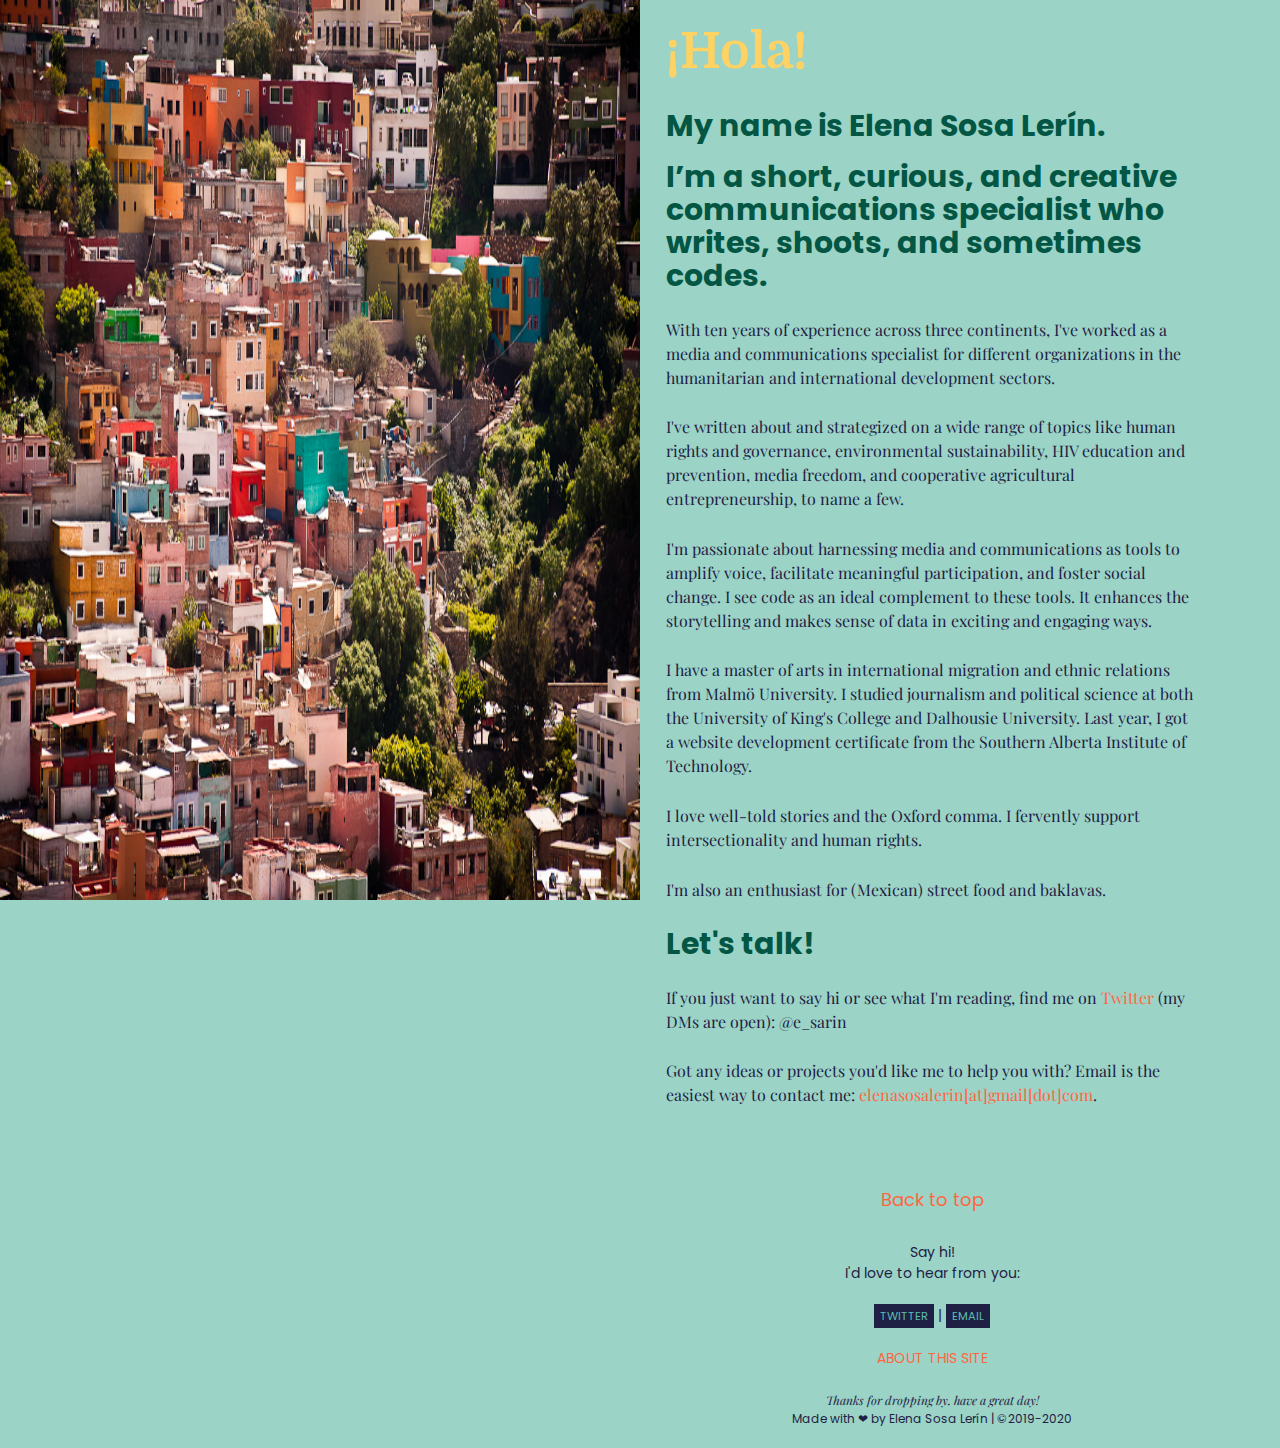
==== index.html @ 65d52e3e "fixed a couple of typos" ====
<!DOCTYPE html>
<html lang="en">
  <head>
    <title>Elena Sosa Lerín - International Communications Specialist</title>
    <meta charset="utf-8" />
    <meta
      name="viewport"
      content="width=device-width, initial-scale=1.0, shrink-to-fit=no"
    />
    <meta http-equiv="X-UA-Compatible" content="IE=edge,chrome=1" />

    <meta
      name="description"
      content="Elena Sosa Lerín is a short, curious, and creative international communications specialist who writes, shoots and codes."
    />
    <meta
      name="keywords"
      content="elena, sosa, lerin, elena sosa lerin,
    communications, digital communications, writing, editing, websites, content,
    content creating, public information"
    />

    <meta name="robots" content="index, follow" />
    <link
      rel="apple-touch-icon"
      sizes="180x180"
      href="assets/apple-touch-icon.png"
    />
    <link
      rel="icon"
      type="image/png"
      sizes="32x32"
      href="assets/favicon-32x32.png"
    />
    <link
      rel="icon"
      type="image/png"
      sizes="16x16"
      href="assets/favicon-16x16.png"
    />
    <link rel="manifest" href="assets/site.webmanifest" />

    <link
      rel="stylesheet"
      href="https://use.fontawesome.com/releases/v5.8.1/css/all.css"
      integrity="sha384-50oBUHEmvpQ+1lW4y57PTFmhCaXp0ML5d60M1M7uH2+nqUivzIebhndOJK28anvf"
      crossorigin="anonymous"
    />

    <link href=
    https://cdnjs.cloudflare.com/ajax/libs/normalize/8.0.1/normalize.css>
    <link
      href="https://fonts.googleapis.com/css?family=Domine|Poppins|Playfair+Display&display=swap"
      rel="stylesheet"
    />
    <link rel="stylesheet" href="styles.css" />
    <title>Elena Sosa Lerín | Comms Specialist</title>
  </head>

  <body>
    <!-- Left side image -->
    <section>
      <div class="imagesection">
        <img id="fullimage" />
        <!-- buttons -->
        <!-- <div class="buttons">
          <button id="backButton"><i class="fas fa-chevron-left"></i></button>
          <button id="nextButton"><i class="fas fa-chevron-right"></i></button>
        </div> -->
      </div>

      <!-- Right side text -->

      <div class="text">
        <h2>¡Hola!</h2>

        <h3>
          My name is Elena Sosa Lerín.
        </h3>

        <h3>
          I’m a short, curious, and creative communications specialist who
          writes, shoots, and sometimes codes.
        </h3>

        <p>
          With ten years of experience across three continents, I've worked as a
          media and communications specialist for different organizations in the
          humanitarian and international development sectors.
        </p>

        <p>
          I've written about and strategized on a wide range of topics like
          human rights and governance, environmental sustainability, HIV
          education and prevention, media freedom, and cooperative agricultural
          entrepreneurship, to name a few.
        </p>

        <p>
          I'm passionate about harnessing media and communications as tools to
          amplify voice, facilitate meaningful participation, and foster social
          change. I see code as an ideal complement to these tools. It enhances
          the storytelling and makes sense of data in exciting and engaging
          ways.
        </p>

        <p>
          I have a master of arts in international migration and ethnic
          relations from Malmö University. I studied journalism and political
          science at both the University of King's College and Dalhousie
          University. Last year, I got a website development certificate from
          the Southern Alberta Institute of Technology.
        </p>

        <p>
          I love well-told stories and the Oxford comma. I fervently support
          intersectionality and human rights.
        </p>

        <p>I'm also an enthusiast for (Mexican) street food and baklavas.</p>

        <h3>Let's talk!</h3>
        <p>
          If you just want to say hi or see what I'm reading, find me on
          <a href="https://twitter.com/e_sarin" target="_blank">Twitter </a> (my
          DMs are open): @e_sarin
        </p>
        <p>
          Got any ideas or projects you'd like me to help you with? Email is the
          easiest way to contact me:
          <a
            href="mailto:elenasosalerin@gmail.com?subject=Hey%20there,%20Elena!"
            target="blank"
            >elenasosalerin[at]gmail[dot]com</a
          >.
        </p>
        <br />

        <!-- Footer -->

        <!-- Back to top button -->
        <p class="footer-info" id="back-to-top">
          <a href="#">Back to top <i class="fas fa-chevron-up"></i></a>
        </p>
        <!-- Twitter and email info -->
        <p class="footer-info" id="get-in-touch">
          Say hi!<br />
          I'd love to hear from you:<br />
          <br />
          <a href="https://twitter.com/e_sarin" target="_blank"
            ><i class="fab fa-twitter"></i> Twitter</a
          >
          |
          <a
            href="mailto:elenasosalerin@gmail.com?subject=Hey%20there,%20Elena!"
            target="blank"
            ><i class="fas fa-envelope"></i> Email</a
          >
        </p>
        <!-- About this site info -->
        <p class="footer-info" id="about-site">
          <a href="about-site.html">About this Site</a>
        </p>

        <!-- Copyright info -->
        <p class="footer-info" id="copyright">
          <span>Thanks for dropping by, have a great day!</span><br />
          Made with &#10084; by Elena Sosa Lerín | &copy;2019-2020
        </p>
      </div>
    </section>

    <script src="script.js"></script>
    <!-- Default Statcounter code for My personal website
https://esarin.design/ 
    <script type="text/javascript">
      var sc_project = 12026787;
      var sc_invisible = 1;
      var sc_security = "6c1b1b51";
    </script>
    <script
      type="text/javascript"
      src="https://www.statcounter.com/counter/counter.js"
      async
    ></script> -->
  </body>
</html>
---- styles.css ----
/* * * * * * * * * * * * * * * * * * * * *
General
* * * * * * * * * * * * * * * * * * * * */
* {
  box-sizing: border-box;
}

body {
  font-family: "Playfair Display", serif;
  font-size: 1em;
  color: #1e2144;
  background-color: rgba(4, 144, 113, 0.4);
  line-height: 1.5;
  margin: 0;
}

/* * * * * * * * * * * * * * * * * * * * *
Sections' Details 
* * * * * * * * * * * * * * * * * * * * */

section {
  display: flex;
  flex-direction: row;
}

section:nth-child(even) {
  flex-direction: row-reverse;
}

section div {
  width: 50%;
}

/* * * * * * * * * * * * * * * * * * * * *
Text Section Details 
* * * * * * * * * * * * * * * * * * * * */

/* GENERAL LINKS STYLING */

a {
  color: #ff6640;
  text-decoration: none;
  background-image: linear-gradient(currentColor, currentColor);
  background-position: 0% 100%;
  background-repeat: no-repeat;
  background-size: 0% 4px;
  transition: background-size cubic-bezier(0, 0.5, 0, 1) 0.8s;
}

a:hover,
a:focus {
  color: #fed364;
  text-decoration: none;
  background-size: 100% 4px;
}

ul {
  list-style-type: none;
}
section div.text {
  padding: 24px 82px 0 26px;
}

/* HEADERS */

h2 {
  font-family: "Domine", serif;
  font-size: 3.125em;
  line-height: 1.1;
  margin: 0 0 0.6em 0;
}

h3 {
  font-family: "Poppins";
  font-size: 1.875em;
  line-height: 1.1;
  margin: 0 0 0.6em 0;
}

h2 span {
  color: #fed364;
  cursor: cell;
  transition: color 3s;
  transition-delay: 5s;
}

h2 span:hover {
  transition: color 0s;
}

h2 span:nth-child(1n):hover {
  color: #049071;
}

h2 span:nth-child(2n):hover {
  color: #1e2144;
}

h2 span:nth-child(3n):hover {
  color: #ff6640;
}

h3 span {
  color: #025643;
  cursor: cell;
  transition: color 3s;
  transition-delay: 5s;
}

h3 span:hover {
  transition: color 0s;
}

h3 span:nth-child(1n):hover {
  color: #44c0c9;
}

h3 span:nth-child(2n):hover {
  color: #ff6640;
}

h3 span:nth-child(3n):hover {
  color: #1e2144;
}

h3 span:nth-child(4n):hover {
  color: #fed364;
}

h3 span:nth-child(5n):hover {
  color: #5dbdb1;
}

/* PARAGRAPHS */

p {
  margin: 1.6em 0 1.6em 0;
}

#places span {
  color: #fed364;
  font-weight: 900;
}

/* FOOTER  */

.footer-info {
  font-family: "Poppins";
  font-size: 0.875em;
  text-align: center;
}

#about-site a {
  text-transform: uppercase;
}

/* COLOR for SOCIAL MEDIA LINKS */

#get-in-touch a {
  font-size: 0.813em;
  text-transform: uppercase;
  text-decoration: none;
  color: #5dbdb1;
  background-color: #1e2144;
  padding: 4px 6px;
  transition: background-size 0.2s;
}

#get-in-touch a:hover {
  text-decoration: none;
  background-color: #fed364;
}

#back-to-top {
  font-size: 1.125em;
}

#copyright {
  font-size: 0.75em;
}

#copyright span {
  font-style: italic;
  font-family: "Playfair Display", serif;
}

/* * * * * * * * * * * * * * * * * * * * *
Image Section Details 
* * * * * * * * * * * * * * * * * * * * */

section div.imagesection {
  height: 100vh;
  position: sticky;
  position: -webkit-sticky;
  top: 0;
}

#fullimage {
  width: 100%;
  height: 100vh;
  background-size: cover;
  background-position: center;
}

/* image on about page */
#fullimage-2 {
  width: 100%;
  height: 100vh;
  background-image: url(assets/about-site.jpg);
  background-size: cover;
  background-position: center;
}

/* * * * * * * * * * * * * * * * * * * * *
Responsiveness
* * * * * * * * * * * * * * * * * * * * */

@media (min-width: 320px) and (max-width: 800px) {
  body {
    font-size: 1.375em;
  }

  h2 {
    font-size: 2.25em;
  }

  h3 {
    font-size: 1.75em;
  }

  section {
    display: block;
  }

  section div {
    width: 100%;
  }

  section div.text {
    padding: 18px 28px;
  }

  .buttons {
    top: 160px;
    padding: 20px;
  }

  section div.imagesection {
    height: 70vw;
  }

  section #fullimage {
    height: 70vw;
  }

  section #fullimage-2 {
    height: 70vw;
  }

  .footer-info {
    font-size: 0.938em;
  }

  #copyright {
    font-size: 0.688em;
  }
}

@media only screen and (min-device-width: 320px) and (max-device-width: 800px) and (orientation: portrait) and (-webkit-min-device-pixel-ratio: 1) {
  body {
    font-size: 1.25em;
  }

  h2 {
    font-size: 2.25em;
  }

  h3 {
    font-size: 1.75em;
  }

  section {
    display: block;
  }

  .buttons {
    top: 160px;
    padding: 20px;
  }

  section div.imagesection {
    height: 70vw;
  }

  section #fullimage {
    height: 70vw;
  }

  section #fullimage-2 {
    height: 70vw;
  }
}
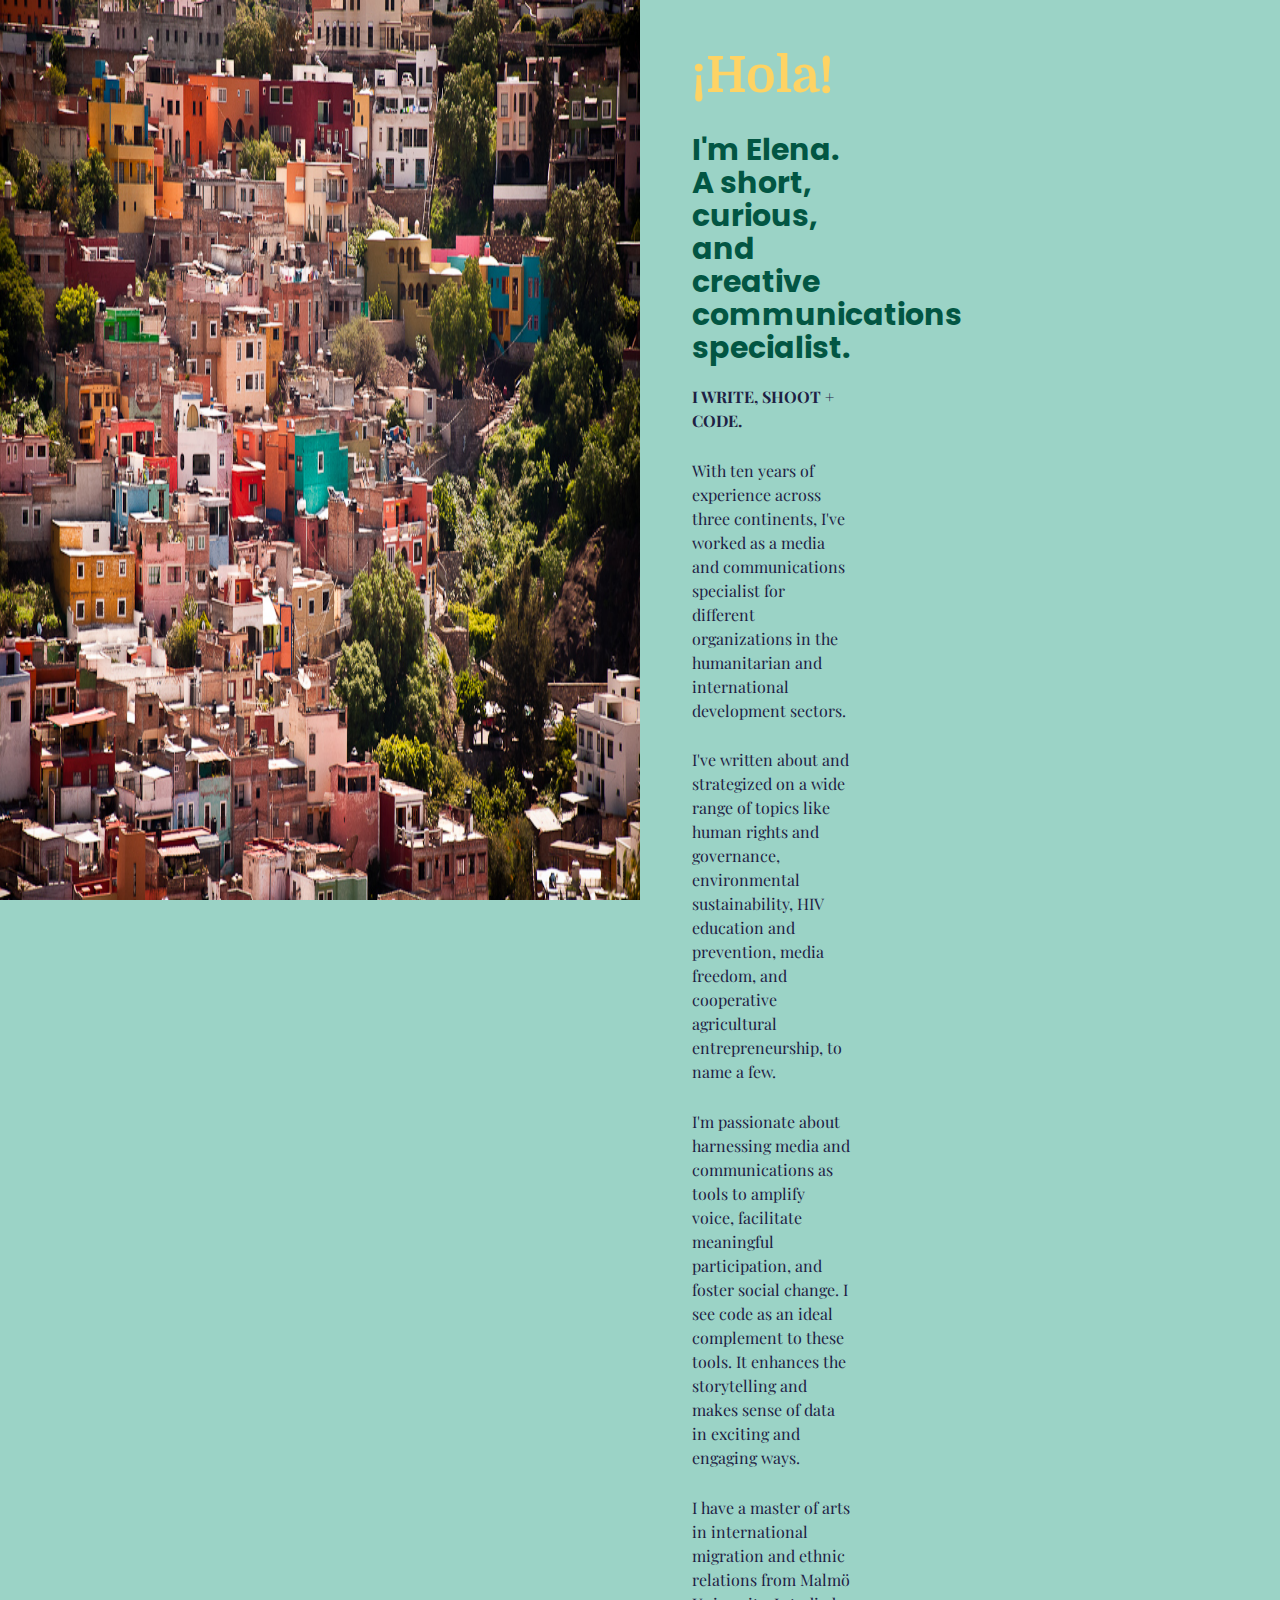
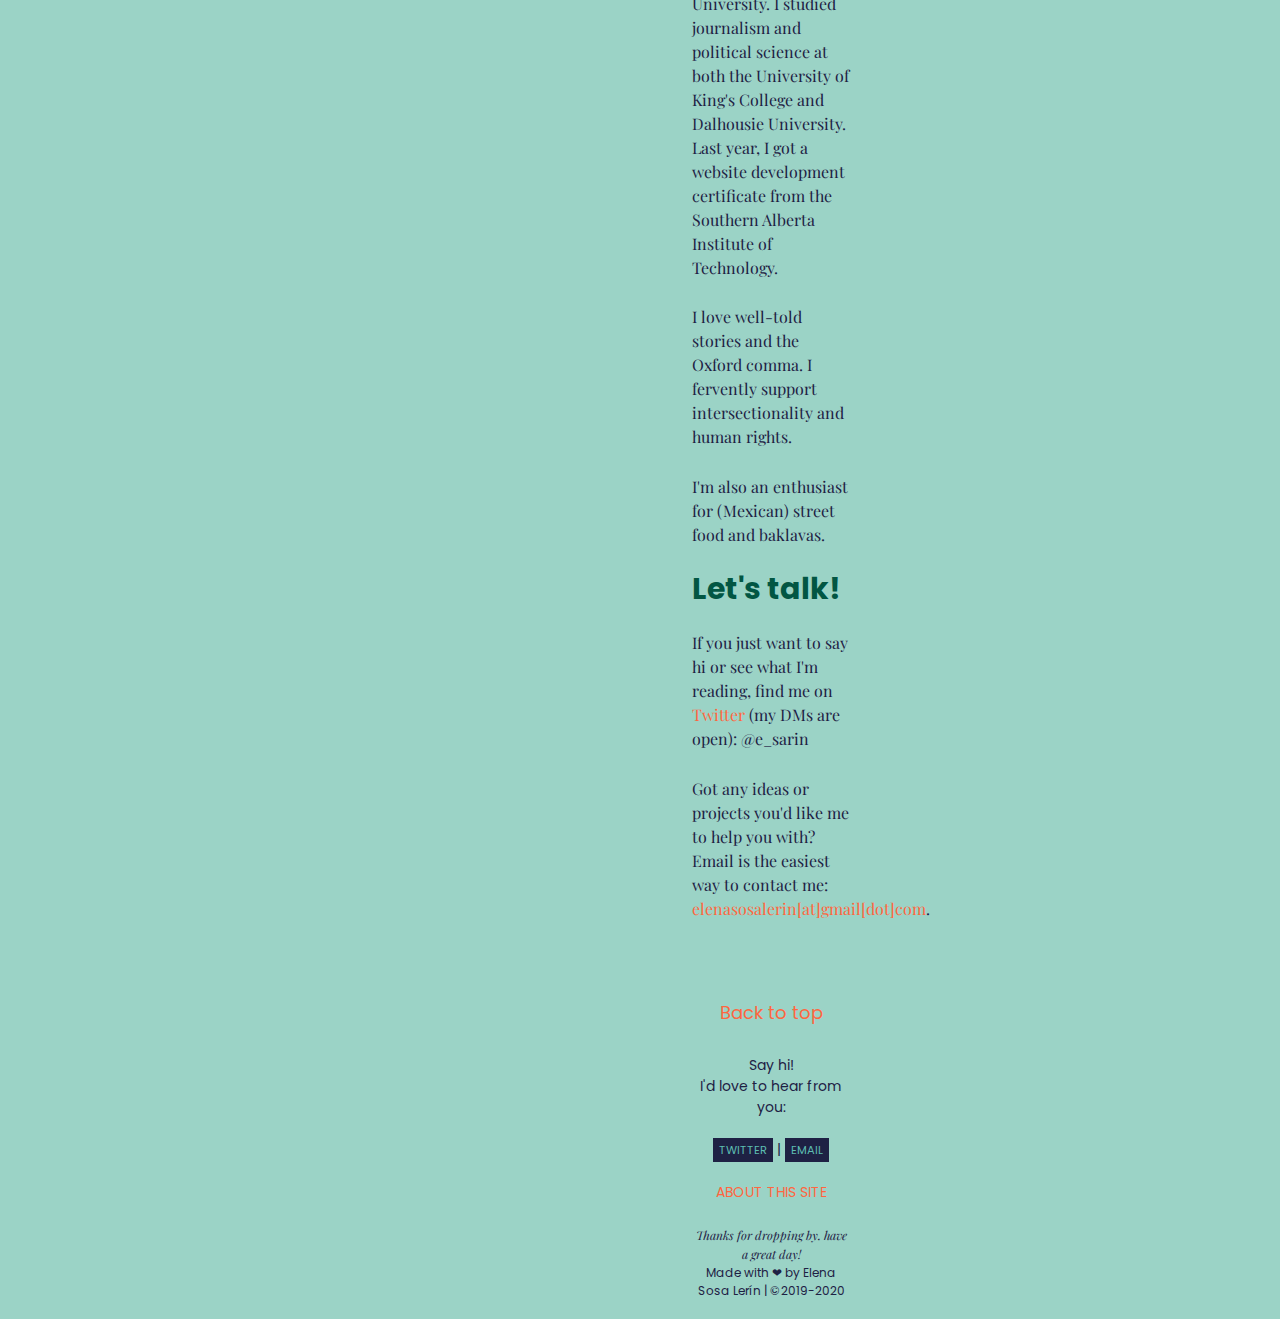
==== commit bd07bce5: "Added editorial content of main page." ====
--- a/index.html
+++ b/index.html
@@ -72,16 +72,14 @@
       <!-- Right side text -->
 
       <div class="text">
-        <h2>¡Hola!</h2>
-
-        <h3>
-          My name is Elena Sosa Lerín.
-        </h3>
-
-        <h3>
-          I’m a short, curious, and creative communications specialist who
-          writes, shoots, and sometimes codes.
-        </h3>
+        <div class="text">
+          <h2>¡Hola!</h2>
+  
+          <h3>
+            I'm Elena. A short, curious, and creative communications specialist.
+          </h3>
+  
+          <h4>I WRITE, SHOOT + CODE.</h4>
 
         <p>
           With ten years of experience across three continents, I've worked as a
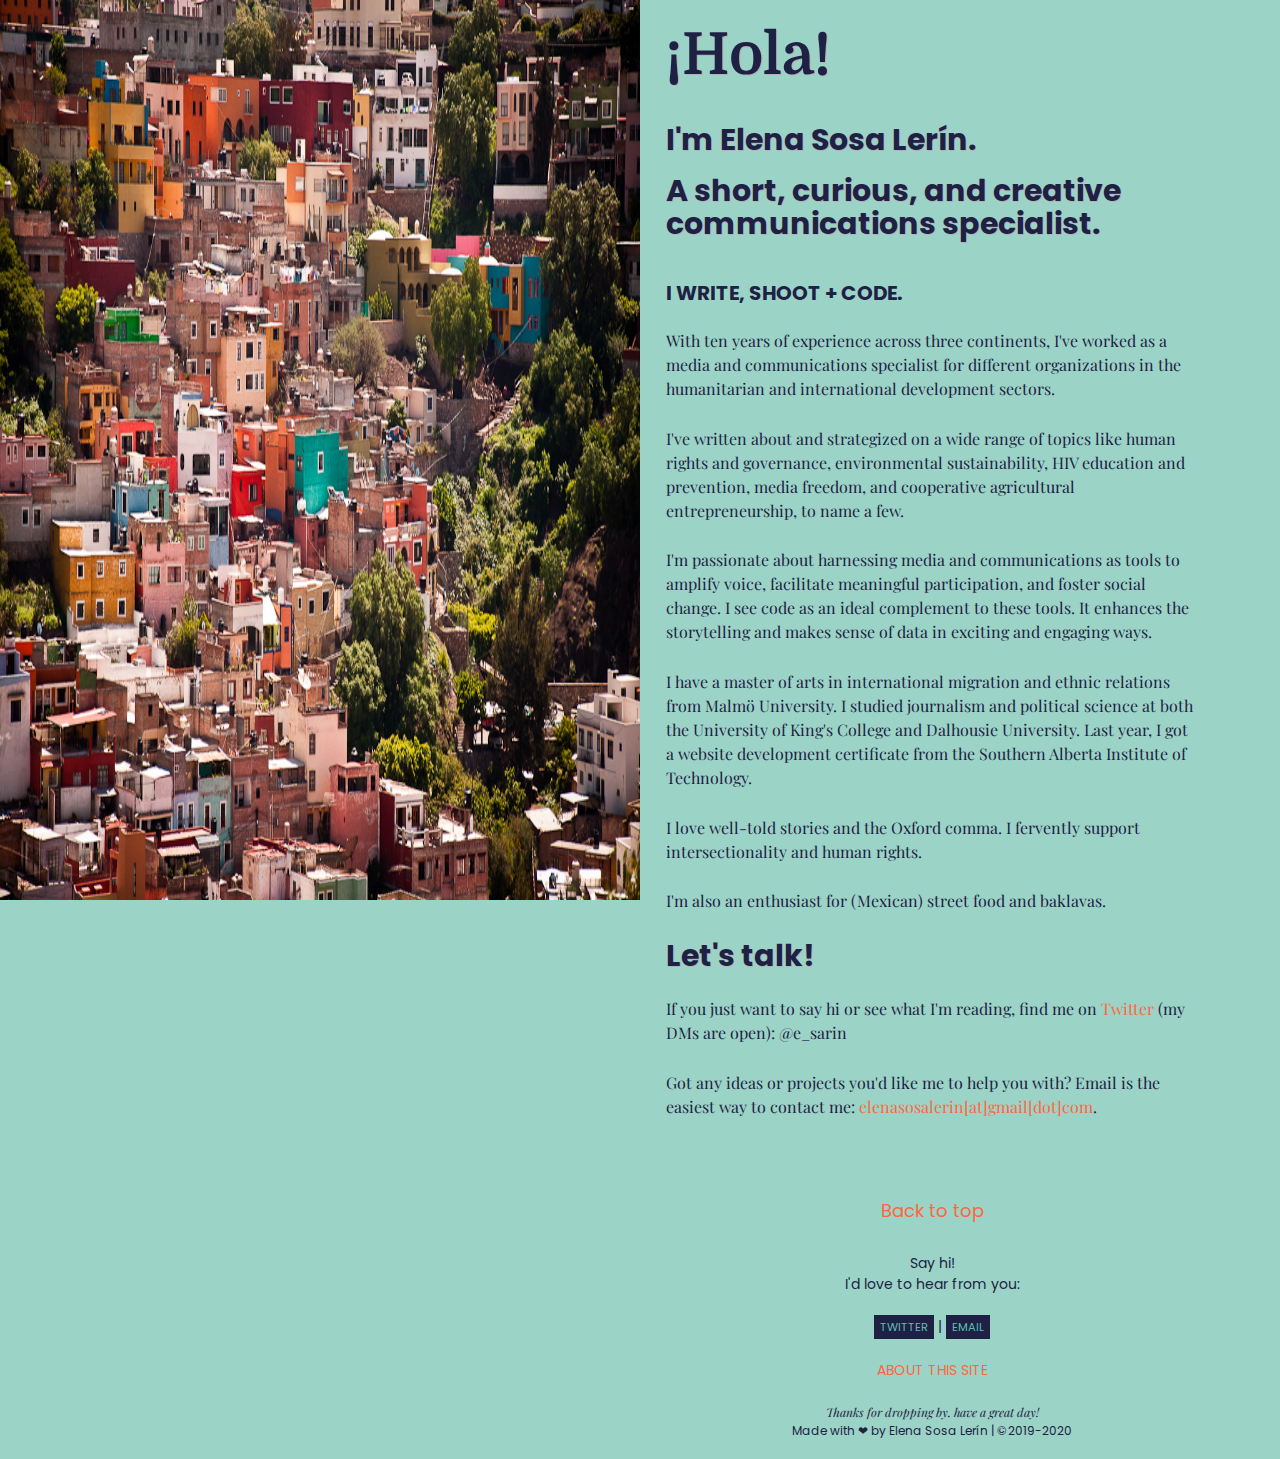
==== commit 3eb370b9: "Chanegd from JS to CSS the animation of my headline characters." ====
--- a/index.html
+++ b/index.html
@@ -62,24 +62,24 @@
     <section>
       <div class="imagesection">
         <img id="fullimage" />
-        <!-- buttons -->
-        <!-- <div class="buttons">
-          <button id="backButton"><i class="fas fa-chevron-left"></i></button>
-          <button id="nextButton"><i class="fas fa-chevron-right"></i></button>
-        </div> -->
       </div>
 
       <!-- Right side text -->
 
       <div class="text">
-        <div class="text">
-          <h2>¡Hola!</h2>
-  
-          <h3>
-            I'm Elena. A short, curious, and creative communications specialist.
-          </h3>
-  
-          <h4>I WRITE, SHOOT + CODE.</h4>
+        <h2>¡Hola!</h2>
+
+        <h3>
+          I'm Elena Sosa Lerín.
+        </h3>
+
+        <h3>A short, curious, and creative communications specialist.</h3>
+
+        <br />
+
+        <h4>
+          I WRITE, SHOOT + CODE.
+        </h4>
 
         <p>
           With ten years of experience across three continents, I've worked as a
@@ -118,6 +118,7 @@
         <p>I'm also an enthusiast for (Mexican) street food and baklavas.</p>
 
         <h3>Let's talk!</h3>
+
         <p>
           If you just want to say hi or see what I'm reading, find me on
           <a href="https://twitter.com/e_sarin" target="_blank">Twitter </a> (my
--- a/styles.css
+++ b/styles.css
@@ -1,6 +1,9 @@
 /* * * * * * * * * * * * * * * * * * * * *
+
 General
+
 * * * * * * * * * * * * * * * * * * * * */
+
 * {
   box-sizing: border-box;
 }
@@ -12,14 +15,18 @@
   background-color: rgba(4, 144, 113, 0.4);
   line-height: 1.5;
   margin: 0;
+  -webkit-font-smoothing: antialiased;
 }
 
 /* * * * * * * * * * * * * * * * * * * * *
+
 Sections' Details 
+
 * * * * * * * * * * * * * * * * * * * * */
 
 section {
   display: flex;
+
   flex-direction: row;
 }
 
@@ -32,31 +39,42 @@
 }
 
 /* * * * * * * * * * * * * * * * * * * * *
+
 Text Section Details 
+
 * * * * * * * * * * * * * * * * * * * * */
 
 /* GENERAL LINKS STYLING */
 
 a {
   color: #ff6640;
+
   text-decoration: none;
+
   background-image: linear-gradient(currentColor, currentColor);
+
   background-position: 0% 100%;
+
   background-repeat: no-repeat;
+
   background-size: 0% 4px;
+
   transition: background-size cubic-bezier(0, 0.5, 0, 1) 0.8s;
 }
 
 a:hover,
 a:focus {
   color: #fed364;
+
   text-decoration: none;
+
   background-size: 100% 4px;
 }
 
 ul {
   list-style-type: none;
 }
+
 section div.text {
   padding: 24px 82px 0 26px;
 }
@@ -65,70 +83,142 @@
 
 h2 {
   font-family: "Domine", serif;
-  font-size: 3.125em;
+  font-size: 3.625em;
+
   line-height: 1.1;
+  text-shadow: 1px 1px #b2b2b8;
+
   margin: 0 0 0.6em 0;
+  -webkit-font-smoothing: antialiased;
 }
 
 h3 {
   font-family: "Poppins";
   font-size: 1.875em;
+  text-shadow: 1px 1px #b2b2b8;
   line-height: 1.1;
   margin: 0 0 0.6em 0;
-}
-
-h2 span {
-  color: #fed364;
+  -webkit-font-smoothing: antialiased;
+}
+
+h4 {
+  font-family: "Poppins";
+  font-size: 1.25em;
+  line-height: 1.1;
+  margin: 0 0 0.6em 0;
+  -webkit-font-smoothing: antialiased;
+}
+
+/* These animation classes, will be used by the JS
+
+to randomly assign animations to letters */
+
+/* - - - - - - - - - - - - - - - - - - - - - - - - - - - - - -
+
+ANIMATION CLASSES
+
+- - - - - - - - - - - - - - - - - - - - - - - - - - - - - - */
+
+/* Green */
+
+@keyframes fadeInGreen {
+  from {
+    color: #1e2144;
+  }
+
+  to {
+    color: #049071;
+  }
+}
+
+.animateGreen {
+  animation-duration: 4s;
+
+  animation-fill-mode: forwards;
+
+  animation-name: fadeInGreen;
+}
+
+/* Yellow */
+
+@keyframes fadeInYellow {
+  from {
+    color: #44c0c9;
+  }
+
+  to {
+    color: #fed364;
+  }
+}
+
+.animateYellow {
+  animation-duration: 5s;
+
+  animation-fill-mode: forwards;
+
+  animation-name: fadeInYellow;
+}
+
+/* Dark Blue */
+
+@keyframes fadeInDarkBlue {
+  from {
+    color: #049071;
+  }
+
+  to {
+    color: #1e2144;
+  }
+}
+
+.animateDarkBlue {
+  animation-duration: 4s;
+
+  animation-fill-mode: forwards;
+
+  animation-name: fadeInDarkBlue;
+}
+
+/* Pink */
+
+@keyframes fadeInPink {
+  from {
+    color: #1e2144;
+  }
+
+  to {
+    color: #ff6640;
+  }
+}
+
+.animatePink {
+  animation-duration: 5s;
+
+  animation-fill-mode: forwards;
+
+  animation-name: fadeInPink;
+}
+
+/* Hover Black */
+
+@keyframes hoverBlack {
+  from {
+    color: #44c0c9;
+  }
+
+  to {
+    color: #1e2144;
+  }
+}
+
+h3 span:hover,
+h2 span:hover {
   cursor: cell;
-  transition: color 3s;
-  transition-delay: 5s;
-}
-
-h2 span:hover {
-  transition: color 0s;
-}
-
-h2 span:nth-child(1n):hover {
-  color: #049071;
-}
-
-h2 span:nth-child(2n):hover {
-  color: #1e2144;
-}
-
-h2 span:nth-child(3n):hover {
-  color: #ff6640;
-}
-
-h3 span {
-  color: #025643;
-  cursor: cell;
-  transition: color 3s;
-  transition-delay: 5s;
-}
-
-h3 span:hover {
-  transition: color 0s;
-}
-
-h3 span:nth-child(1n):hover {
-  color: #44c0c9;
-}
-
-h3 span:nth-child(2n):hover {
-  color: #ff6640;
-}
-
-h3 span:nth-child(3n):hover {
-  color: #1e2144;
-}
-
-h3 span:nth-child(4n):hover {
-  color: #fed364;
-}
-
-h3 span:nth-child(5n):hover {
-  color: #5dbdb1;
+  animation-duration: 3s;
+
+  animation-fill-mode: forwards;
+
+  animation-name: hoverBlack;
 }
 
 /* PARAGRAPHS */
@@ -139,14 +229,17 @@
 
 #places span {
   color: #fed364;
+
   font-weight: 900;
 }
 
-/* FOOTER  */
+/* FOOTER */
 
 .footer-info {
   font-family: "Poppins";
+
   font-size: 0.875em;
+
   text-align: center;
 }
 
@@ -158,16 +251,23 @@
 
 #get-in-touch a {
   font-size: 0.813em;
+
   text-transform: uppercase;
+
   text-decoration: none;
+
   color: #5dbdb1;
+
   background-color: #1e2144;
+
   padding: 4px 6px;
+
   transition: background-size 0.2s;
 }
 
 #get-in-touch a:hover {
   text-decoration: none;
+
   background-color: #fed364;
 }
 
@@ -181,38 +281,54 @@
 
 #copyright span {
   font-style: italic;
+
   font-family: "Playfair Display", serif;
 }
 
 /* * * * * * * * * * * * * * * * * * * * *
-Image Section Details 
+
+Image Section Details
+
 * * * * * * * * * * * * * * * * * * * * */
 
 section div.imagesection {
   height: 100vh;
+
   position: sticky;
+
   position: -webkit-sticky;
+
   top: 0;
 }
 
 #fullimage {
   width: 100%;
+
   height: 100vh;
+
   background-size: cover;
+
   background-position: center;
 }
 
 /* image on about page */
+
 #fullimage-2 {
   width: 100%;
+
   height: 100vh;
+
   background-image: url(assets/about-site.jpg);
+
   background-size: cover;
+
   background-position: center;
 }
 
 /* * * * * * * * * * * * * * * * * * * * *
+
 Responsiveness
+
 * * * * * * * * * * * * * * * * * * * * */
 
 @media (min-width: 320px) and (max-width: 800px) {
@@ -240,11 +356,6 @@
     padding: 18px 28px;
   }
 
-  .buttons {
-    top: 160px;
-    padding: 20px;
-  }
-
   section div.imagesection {
     height: 70vw;
   }
@@ -283,11 +394,6 @@
     display: block;
   }
 
-  .buttons {
-    top: 160px;
-    padding: 20px;
-  }
-
   section div.imagesection {
     height: 70vw;
   }
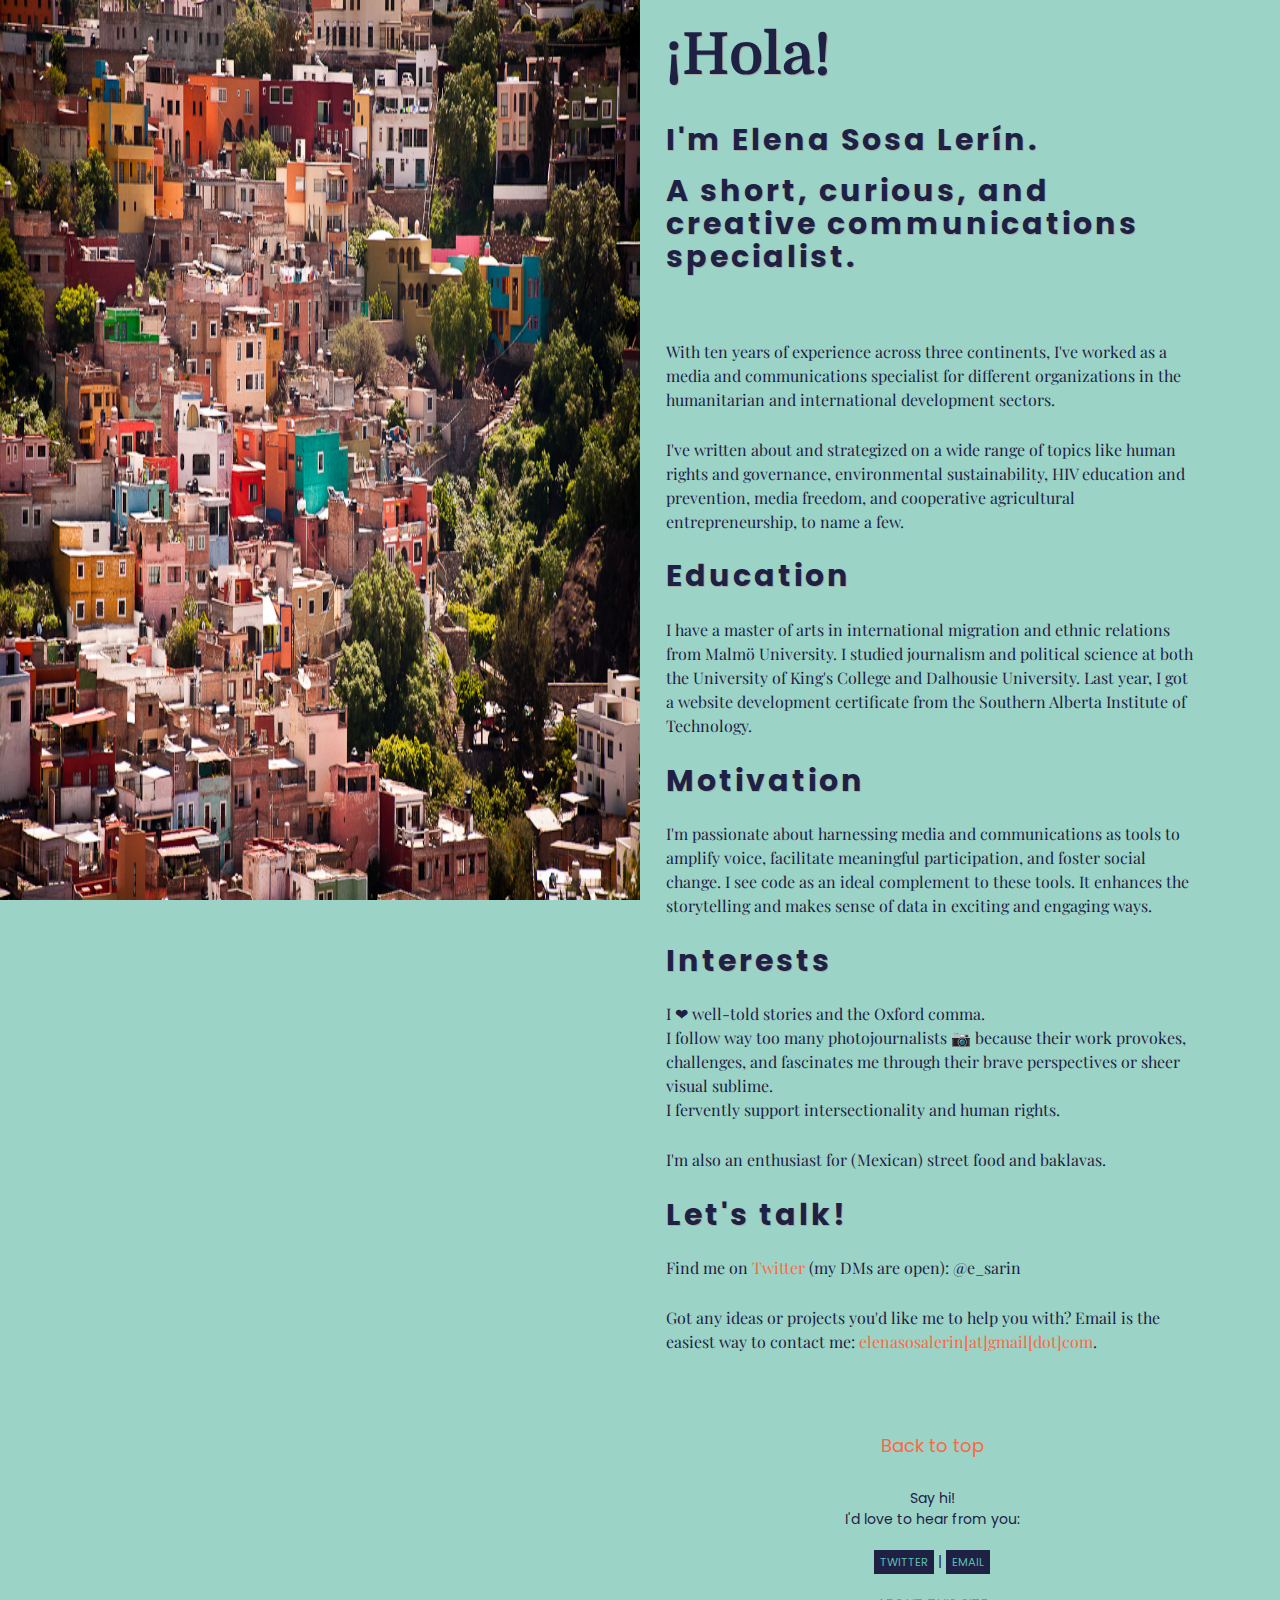
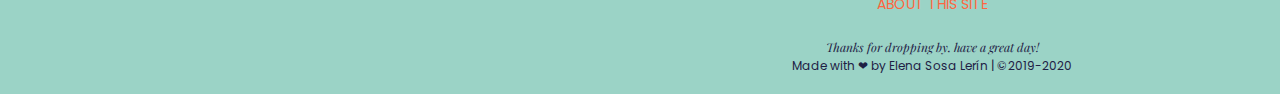
==== commit 13fb25e6: "took out a h4" ====
--- a/index.html
+++ b/index.html
@@ -54,9 +54,9 @@
       rel="stylesheet"
     />
     <link rel="stylesheet" href="styles.css" />
-    <title>Elena Sosa Lerín | Comms Specialist</title>
   </head>
 
+  <!-- Main content -->
   <body>
     <!-- Left side image -->
     <section>
@@ -77,10 +77,6 @@
 
         <br />
 
-        <h4>
-          I WRITE, SHOOT + CODE.
-        </h4>
-
         <p>
           With ten years of experience across three continents, I've worked as a
           media and communications specialist for different organizations in the
@@ -94,6 +90,16 @@
           entrepreneurship, to name a few.
         </p>
 
+        <h3>Education</h3>
+        <p>
+          I have a master of arts in international migration and ethnic
+          relations from Malmö University. I studied journalism and political
+          science at both the University of King's College and Dalhousie
+          University. Last year, I got a website development certificate from
+          the Southern Alberta Institute of Technology.
+        </p>
+
+        <h3>Motivation</h3>
         <p>
           I'm passionate about harnessing media and communications as tools to
           amplify voice, facilitate meaningful participation, and foster social
@@ -102,17 +108,14 @@
           ways.
         </p>
 
-        <p>
-          I have a master of arts in international migration and ethnic
-          relations from Malmö University. I studied journalism and political
-          science at both the University of King's College and Dalhousie
-          University. Last year, I got a website development certificate from
-          the Southern Alberta Institute of Technology.
-        </p>
+        <h3>Interests</h3>
 
         <p>
-          I love well-told stories and the Oxford comma. I fervently support
-          intersectionality and human rights.
+          I &#10084; well-told stories and the Oxford comma. <br />
+          I follow way too many photojournalists &#128247; because their work
+          provokes, challenges, and fascinates me through their brave
+          perspectives or sheer visual sublime.<br />
+          I fervently support intersectionality and human rights.
         </p>
 
         <p>I'm also an enthusiast for (Mexican) street food and baklavas.</p>
@@ -120,7 +123,7 @@
         <h3>Let's talk!</h3>
 
         <p>
-          If you just want to say hi or see what I'm reading, find me on
+          Find me on
           <a href="https://twitter.com/e_sarin" target="_blank">Twitter </a> (my
           DMs are open): @e_sarin
         </p>
@@ -135,7 +138,7 @@
         </p>
         <br />
 
-        <!-- Footer -->
+        <!-- Footer section -->
 
         <!-- Back to top button -->
         <p class="footer-info" id="back-to-top">
--- a/styles.css
+++ b/styles.css
@@ -64,7 +64,7 @@
 
 a:hover,
 a:focus {
-  color: #fed364;
+  color: #f8d469;
 
   text-decoration: none;
 
@@ -86,7 +86,7 @@
   font-size: 3.625em;
 
   line-height: 1.1;
-  text-shadow: 1px 1px #b2b2b8;
+  text-shadow: 1px 1px #a3aba2;
 
   margin: 0 0 0.6em 0;
   -webkit-font-smoothing: antialiased;
@@ -95,20 +95,13 @@
 h3 {
   font-family: "Poppins";
   font-size: 1.875em;
-  text-shadow: 1px 1px #b2b2b8;
+  letter-spacing: 0.1em;
+  text-shadow: 1px 1px #a3aba2;
   line-height: 1.1;
   margin: 0 0 0.6em 0;
   -webkit-font-smoothing: antialiased;
 }
 
-h4 {
-  font-family: "Poppins";
-  font-size: 1.25em;
-  line-height: 1.1;
-  margin: 0 0 0.6em 0;
-  -webkit-font-smoothing: antialiased;
-}
-
 /* These animation classes, will be used by the JS
 
 to randomly assign animations to letters */
@@ -147,7 +140,7 @@
   }
 
   to {
-    color: #fed364;
+    color: #f8d469;
   }
 }
 
@@ -228,7 +221,7 @@
 }
 
 #places span {
-  color: #fed364;
+  color: #f8d469;
 
   font-weight: 900;
 }
@@ -268,7 +261,7 @@
 #get-in-touch a:hover {
   text-decoration: none;
 
-  background-color: #fed364;
+  background-color: #f8d469;
 }
 
 #back-to-top {
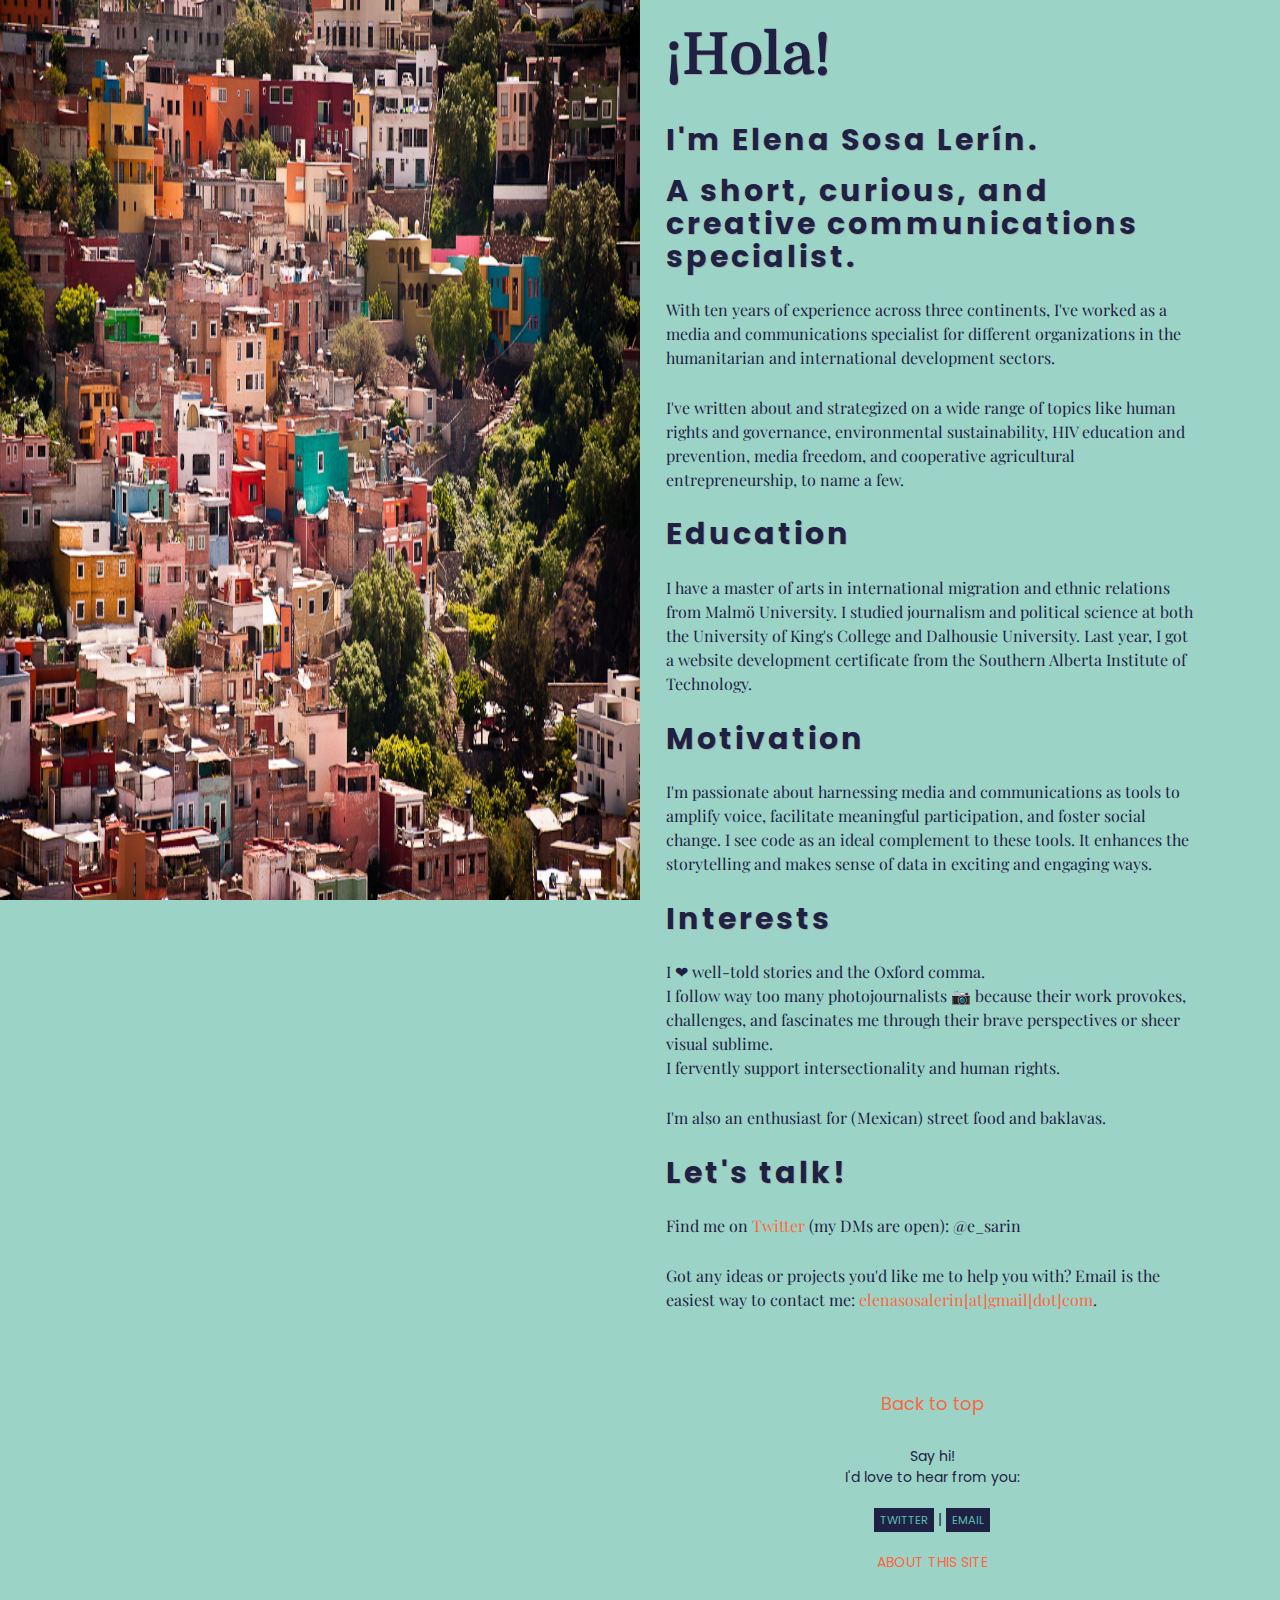
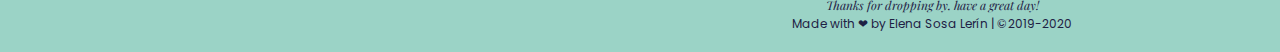
==== commit 8bfa2e49: "Update index.html" ====
--- a/index.html
+++ b/index.html
@@ -74,8 +74,6 @@
         </h3>
 
         <h3>A short, curious, and creative communications specialist.</h3>
-
-        <br />
 
         <p>
           With ten years of experience across three continents, I've worked as a
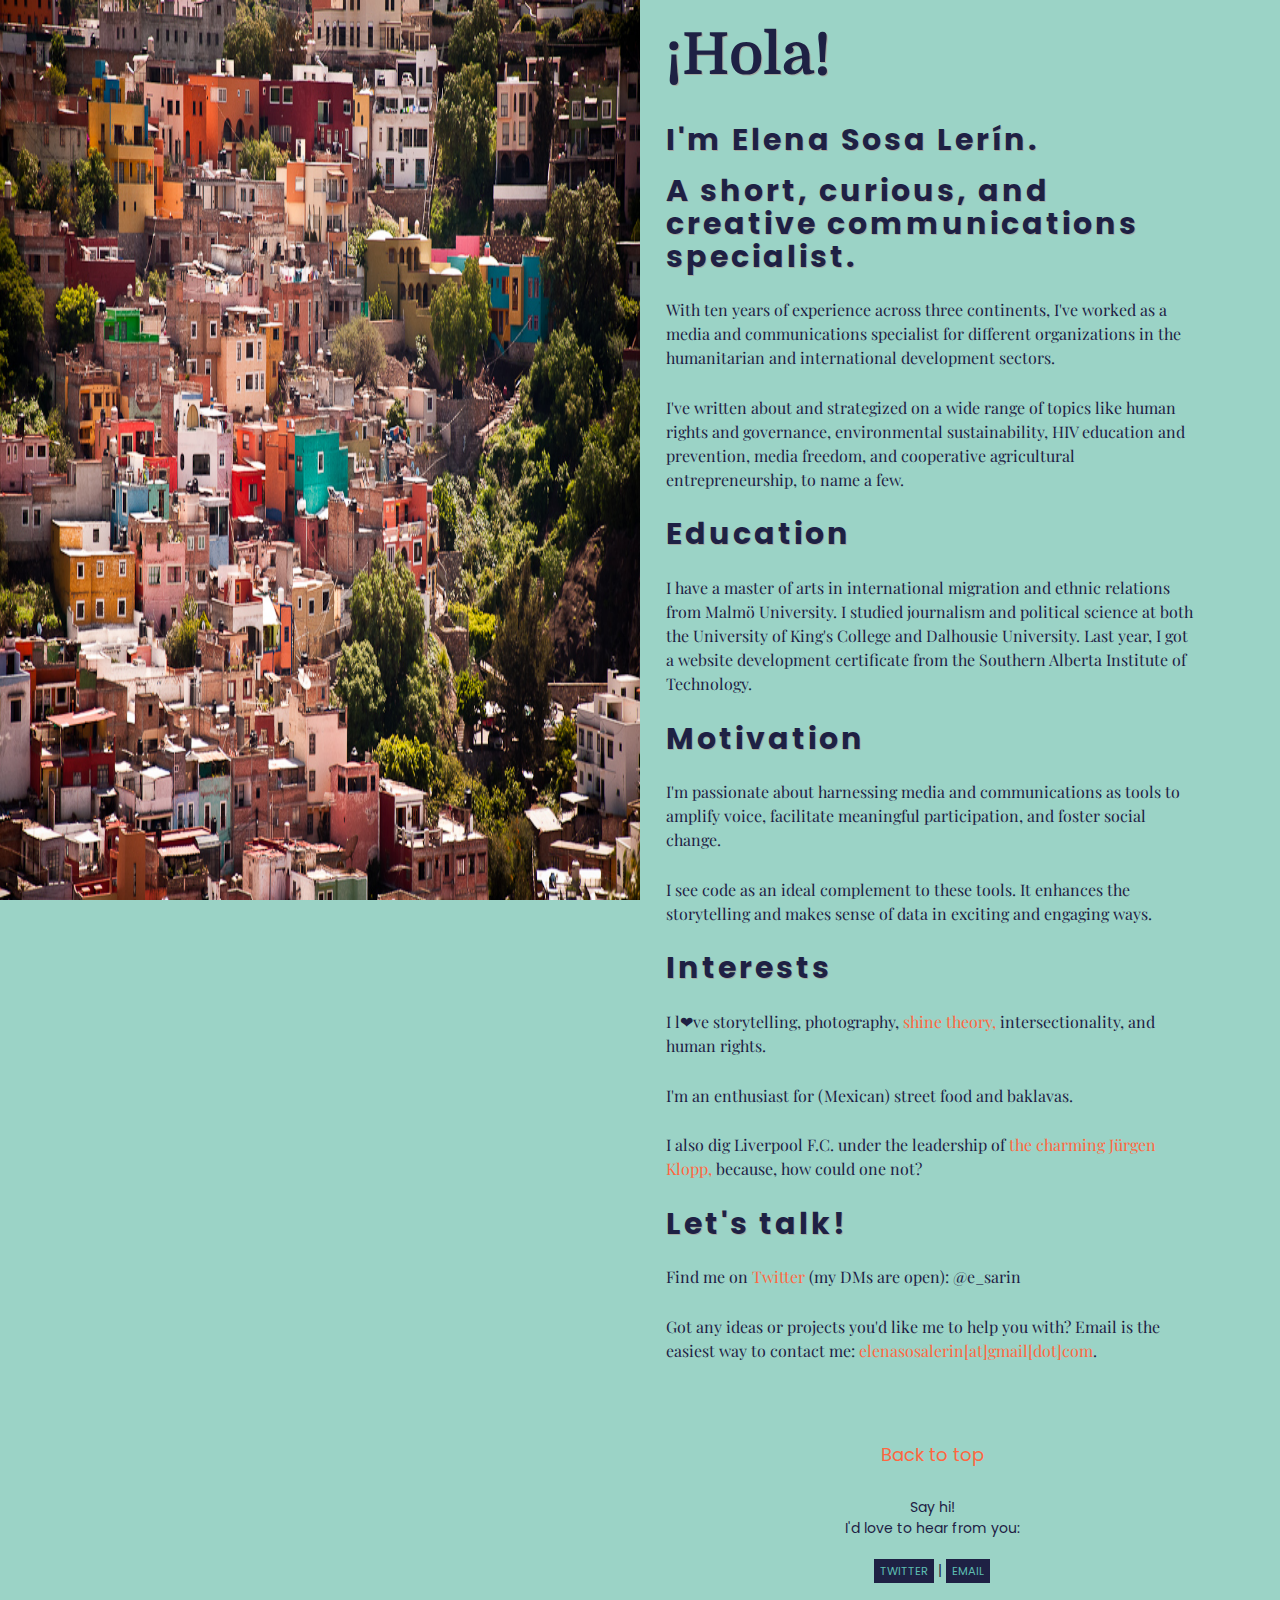
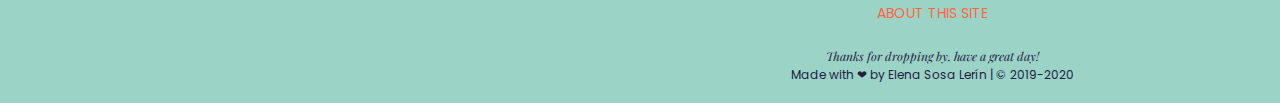
==== commit 40af9338: "added HTML ISO Country Code Reference" ====
--- a/index.html
+++ b/index.html
@@ -1,5 +1,5 @@
 <!DOCTYPE html>
-<html lang="en">
+<html lang="en-CA">
   <head>
     <title>Elena Sosa Lerín - International Communications Specialist</title>
     <meta charset="utf-8" />
@@ -101,35 +101,61 @@
         <p>
           I'm passionate about harnessing media and communications as tools to
           amplify voice, facilitate meaningful participation, and foster social
-          change. I see code as an ideal complement to these tools. It enhances
-          the storytelling and makes sense of data in exciting and engaging
-          ways.
+          change.
+        </p>
+
+        <p>
+          I see code as an ideal complement to these tools. It enhances the
+          storytelling and makes sense of data in exciting and engaging ways.
         </p>
 
         <h3>Interests</h3>
 
         <p>
-          I &#10084; well-told stories and the Oxford comma. <br />
-          I follow way too many photojournalists &#128247; because their work
-          provokes, challenges, and fascinates me through their brave
-          perspectives or sheer visual sublime.<br />
-          I fervently support intersectionality and human rights.
-        </p>
-
-        <p>I'm also an enthusiast for (Mexican) street food and baklavas.</p>
+          I l<span role="img" aria-label="love">&#10084;</span>ve storytelling,
+          photography,
+          <a
+            href="https://www.shinetheory.com/"
+            title="Find out why it's all about holding each other instead of bringing each other down."
+            target="blank"
+            >shine theory,</a
+          >
+          intersectionality, and human rights.
+        </p>
+
+        <p>
+          I'm an enthusiast for (Mexican) street food and baklavas.
+        </p>
+
+        <p>
+          I also dig Liverpool F.C. under the leadership of
+          <a
+            href="https://www.youtube.com/watch?v=f8_slzyQEoM"
+            title="Watch Jürgen Klopp's 'Make a Wish' interview with a young fan, it melts the heart."
+            target="blank"
+            >the charming Jürgen Klopp,</a
+          >
+          because, how could one not?
+        </p>
 
         <h3>Let's talk!</h3>
 
         <p>
           Find me on
-          <a href="https://twitter.com/e_sarin" target="_blank">Twitter </a> (my
-          DMs are open): @e_sarin
+          <a
+            href="https://twitter.com/e_sarin"
+            title="Check out my Twitter timeline"
+            target="_blank"
+            >Twitter
+          </a>
+          (my DMs are open): @e_sarin
         </p>
         <p>
           Got any ideas or projects you'd like me to help you with? Email is the
           easiest way to contact me:
           <a
             href="mailto:elenasosalerin@gmail.com?subject=Hey%20there,%20Elena!"
+            title="Send me an email, don't be shy!"
             target="blank"
             >elenasosalerin[at]gmail[dot]com</a
           >.
@@ -147,12 +173,16 @@
           Say hi!<br />
           I'd love to hear from you:<br />
           <br />
-          <a href="https://twitter.com/e_sarin" target="_blank"
+          <a
+            href="https://twitter.com/e_sarin"
+            title="Check out my Twitter timeline"
+            target="_blank"
             ><i class="fab fa-twitter"></i> Twitter</a
           >
           |
           <a
             href="mailto:elenasosalerin@gmail.com?subject=Hey%20there,%20Elena!"
+            title="Send me an email"
             target="blank"
             ><i class="fas fa-envelope"></i> Email</a
           >
@@ -165,14 +195,13 @@
         <!-- Copyright info -->
         <p class="footer-info" id="copyright">
           <span>Thanks for dropping by, have a great day!</span><br />
-          Made with &#10084; by Elena Sosa Lerín | &copy;2019-2020
+          Made with &#10084; by Elena Sosa Lerín | &copy; 2019-2020
         </p>
       </div>
     </section>
 
     <script src="script.js"></script>
-    <!-- Default Statcounter code for My personal website
-https://esarin.design/ 
+    <!-- Default Statcounter code for My personal website https://esarin.design/ -->
     <script type="text/javascript">
       var sc_project = 12026787;
       var sc_invisible = 1;
@@ -182,6 +211,6 @@
       type="text/javascript"
       src="https://www.statcounter.com/counter/counter.js"
       async
-    ></script> -->
+    ></script>
   </body>
 </html>
